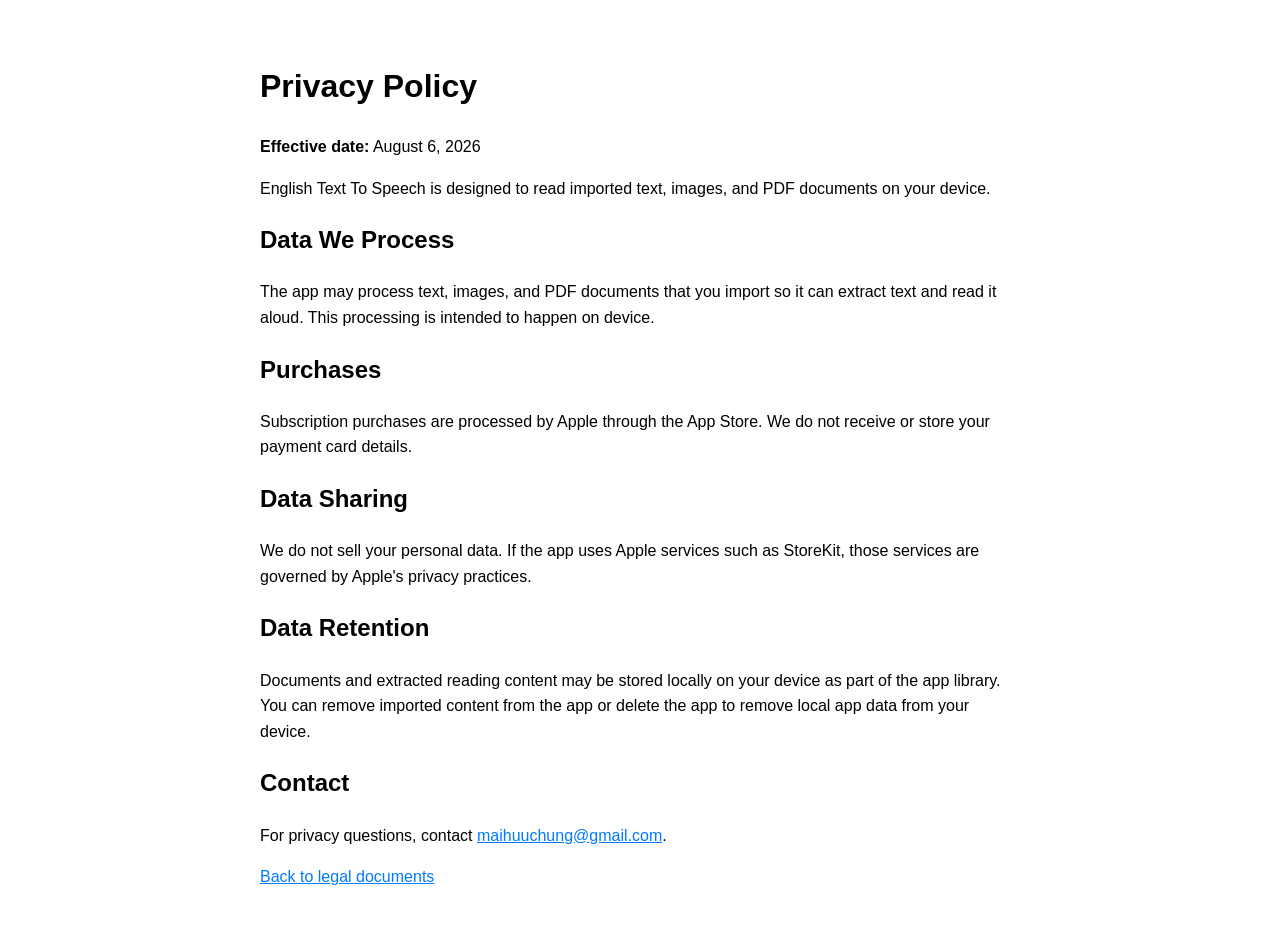
==== EngTextToSpeech/privacy.html @ 060cbfc2 "Add terms and privacy policy" ====
<!doctype html>
<html lang="en">
<head>
  <meta charset="utf-8">
  <meta name="viewport" content="width=device-width, initial-scale=1">
  <title>Privacy Policy - English Text To Speech</title>
  <style>
    :root {
      color-scheme: light dark;
      font-family: -apple-system, BlinkMacSystemFont, "Segoe UI", sans-serif;
      line-height: 1.6;
    }

    body {
      margin: 0;
      padding: 40px 20px;
      background: Canvas;
      color: CanvasText;
    }

    main {
      max-width: 760px;
      margin: 0 auto;
    }

    a {
      color: #007aff;
    }
  </style>
</head>
<body>
  <main>
    <h1>Privacy Policy</h1>
    <p><strong>Effective date:</strong> August 6, 2026</p>

    <p>English Text To Speech is designed to read imported text, images, and PDF documents on your device.</p>

    <h2>Data We Process</h2>
    <p>The app may process text, images, and PDF documents that you import so it can extract text and read it aloud. This processing is intended to happen on device.</p>

    <h2>Purchases</h2>
    <p>Subscription purchases are processed by Apple through the App Store. We do not receive or store your payment card details.</p>

    <h2>Data Sharing</h2>
    <p>We do not sell your personal data. If the app uses Apple services such as StoreKit, those services are governed by Apple's privacy practices.</p>

    <h2>Data Retention</h2>
    <p>Documents and extracted reading content may be stored locally on your device as part of the app library. You can remove imported content from the app or delete the app to remove local app data from your device.</p>

    <h2>Contact</h2>
    <p>For privacy questions, contact <a href="mailto:maihuuchung@gmail.com">maihuuchung@gmail.com</a>.</p>

    <p><a href="./index.html">Back to legal documents</a></p>
  </main>
</body>
</html>
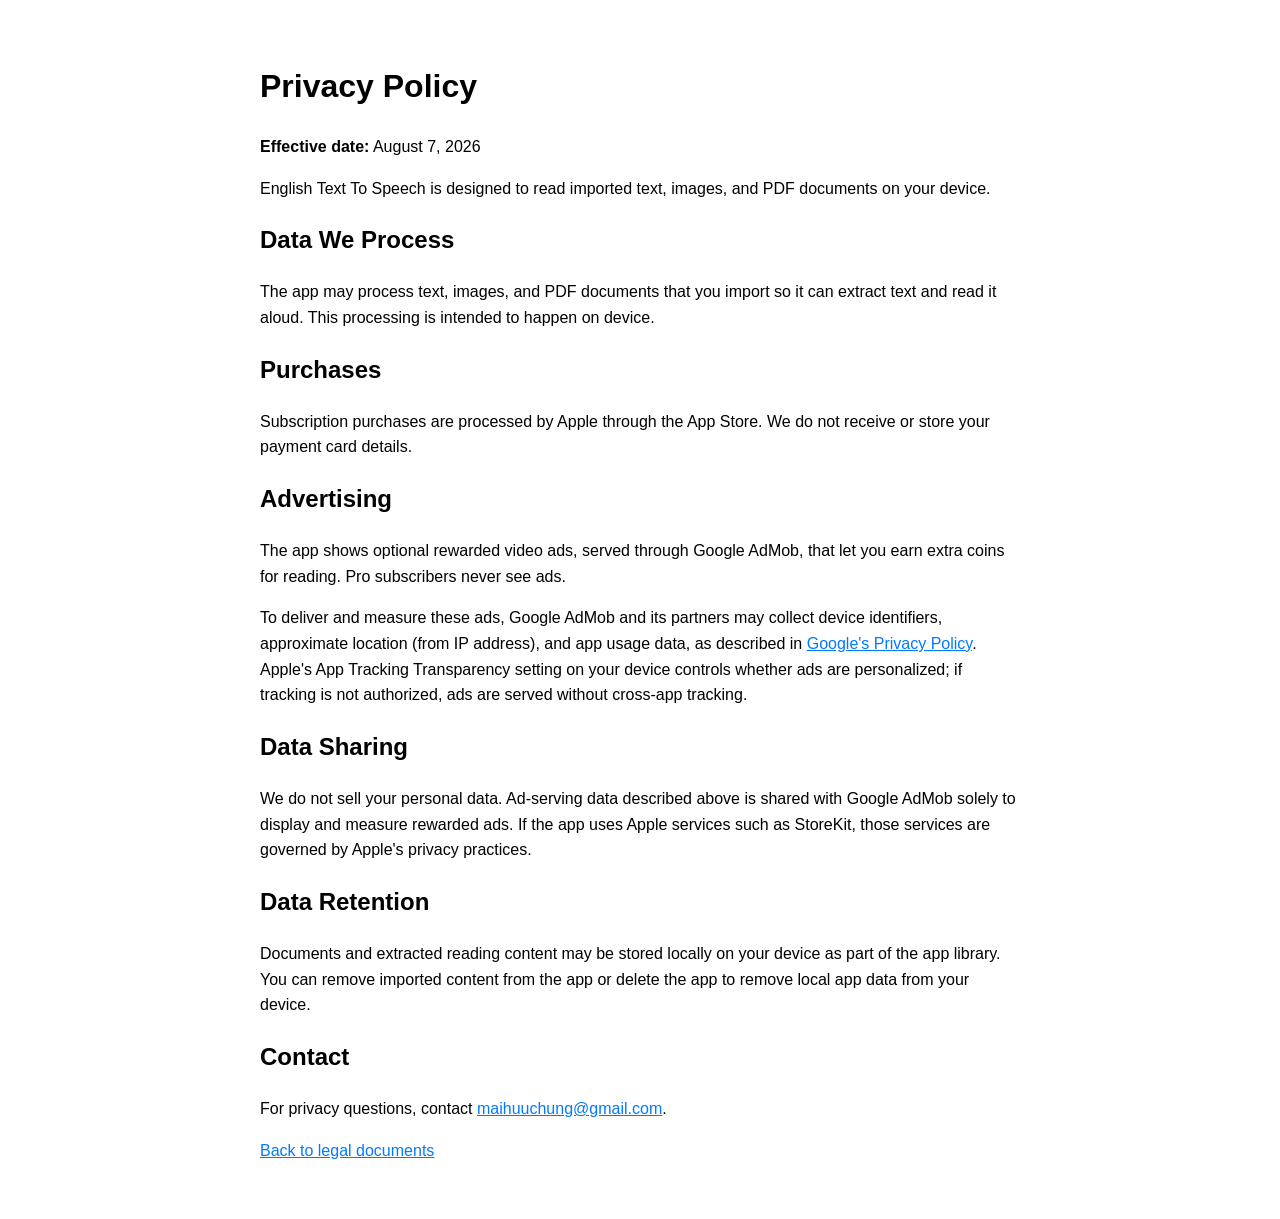
==== commit 126df2f3: "Update privacy.html" ====
--- a/EngTextToSpeech/privacy.html
+++ b/EngTextToSpeech/privacy.html
@@ -31,7 +31,7 @@
 <body>
   <main>
     <h1>Privacy Policy</h1>
-    <p><strong>Effective date:</strong> August 6, 2026</p>
+    <p><strong>Effective date:</strong> August 7, 2026</p>
 
     <p>English Text To Speech is designed to read imported text, images, and PDF documents on your device.</p>
 
@@ -41,8 +41,12 @@
     <h2>Purchases</h2>
     <p>Subscription purchases are processed by Apple through the App Store. We do not receive or store your payment card details.</p>
 
+    <h2>Advertising</h2>
+    <p>The app shows optional rewarded video ads, served through Google AdMob, that let you earn extra coins for reading. Pro subscribers never see ads.</p>
+    <p>To deliver and measure these ads, Google AdMob and its partners may collect device identifiers, approximate location (from IP address), and app usage data, as described in <a href="https://policies.google.com/privacy">Google's Privacy Policy</a>. Apple's App Tracking Transparency setting on your device controls whether ads are personalized; if tracking is not authorized, ads are served without cross-app tracking.</p>
+
     <h2>Data Sharing</h2>
-    <p>We do not sell your personal data. If the app uses Apple services such as StoreKit, those services are governed by Apple's privacy practices.</p>
+    <p>We do not sell your personal data. Ad-serving data described above is shared with Google AdMob solely to display and measure rewarded ads. If the app uses Apple services such as StoreKit, those services are governed by Apple's privacy practices.</p>
 
     <h2>Data Retention</h2>
     <p>Documents and extracted reading content may be stored locally on your device as part of the app library. You can remove imported content from the app or delete the app to remove local app data from your device.</p>
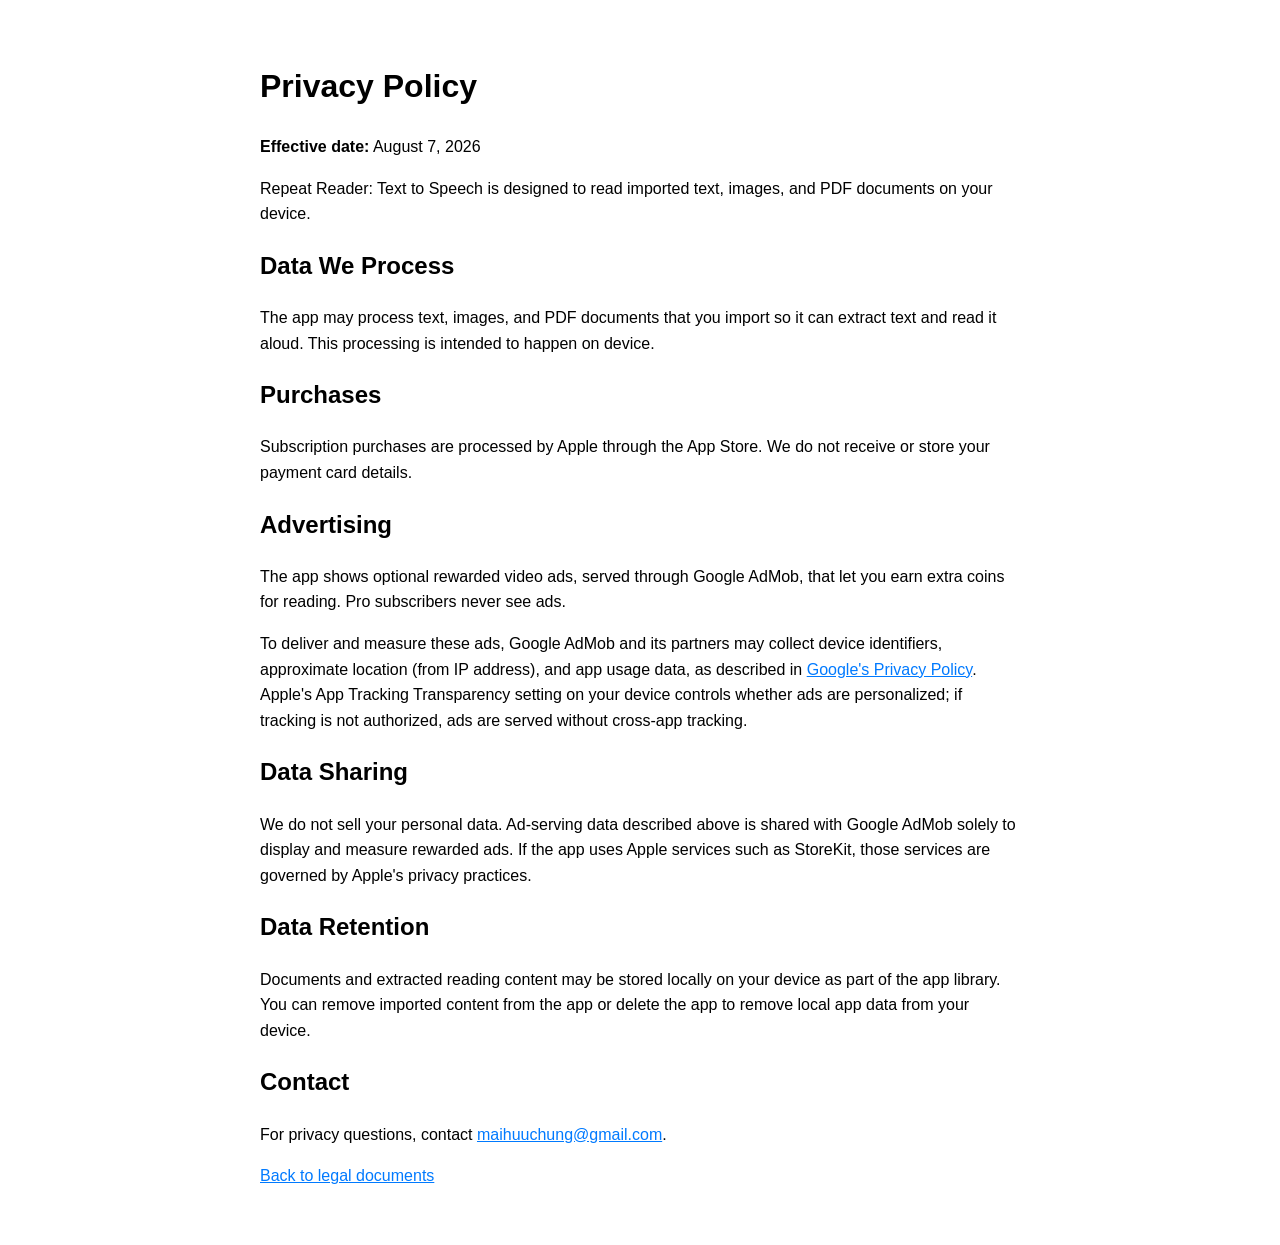
==== commit db523b82: "Updated app name" ====
--- a/EngTextToSpeech/privacy.html
+++ b/EngTextToSpeech/privacy.html
@@ -3,7 +3,7 @@
 <head>
   <meta charset="utf-8">
   <meta name="viewport" content="width=device-width, initial-scale=1">
-  <title>Privacy Policy - English Text To Speech</title>
+  <title>Privacy Policy - Repeat Reader: Text to Speech</title>
   <style>
     :root {
       color-scheme: light dark;
@@ -33,7 +33,7 @@
     <h1>Privacy Policy</h1>
     <p><strong>Effective date:</strong> August 7, 2026</p>
 
-    <p>English Text To Speech is designed to read imported text, images, and PDF documents on your device.</p>
+    <p>Repeat Reader: Text to Speech is designed to read imported text, images, and PDF documents on your device.</p>
 
     <h2>Data We Process</h2>
     <p>The app may process text, images, and PDF documents that you import so it can extract text and read it aloud. This processing is intended to happen on device.</p>
